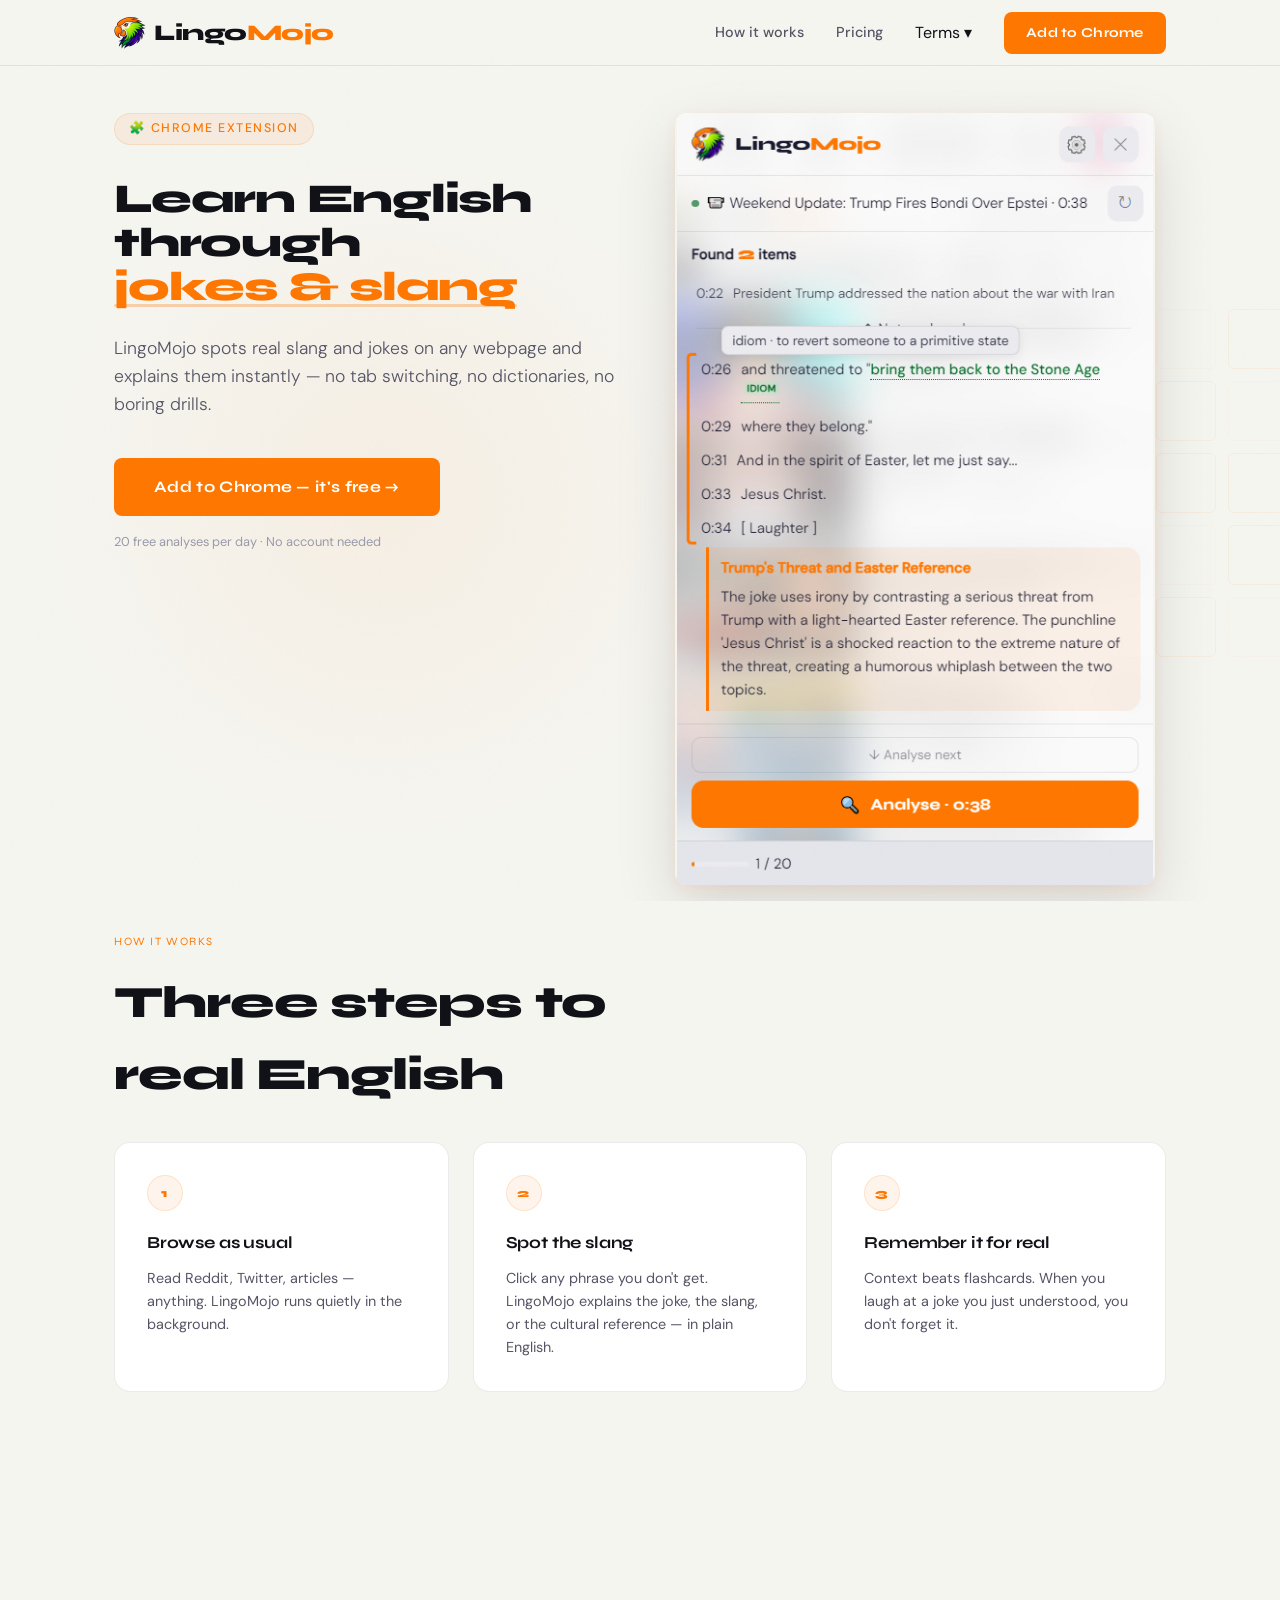
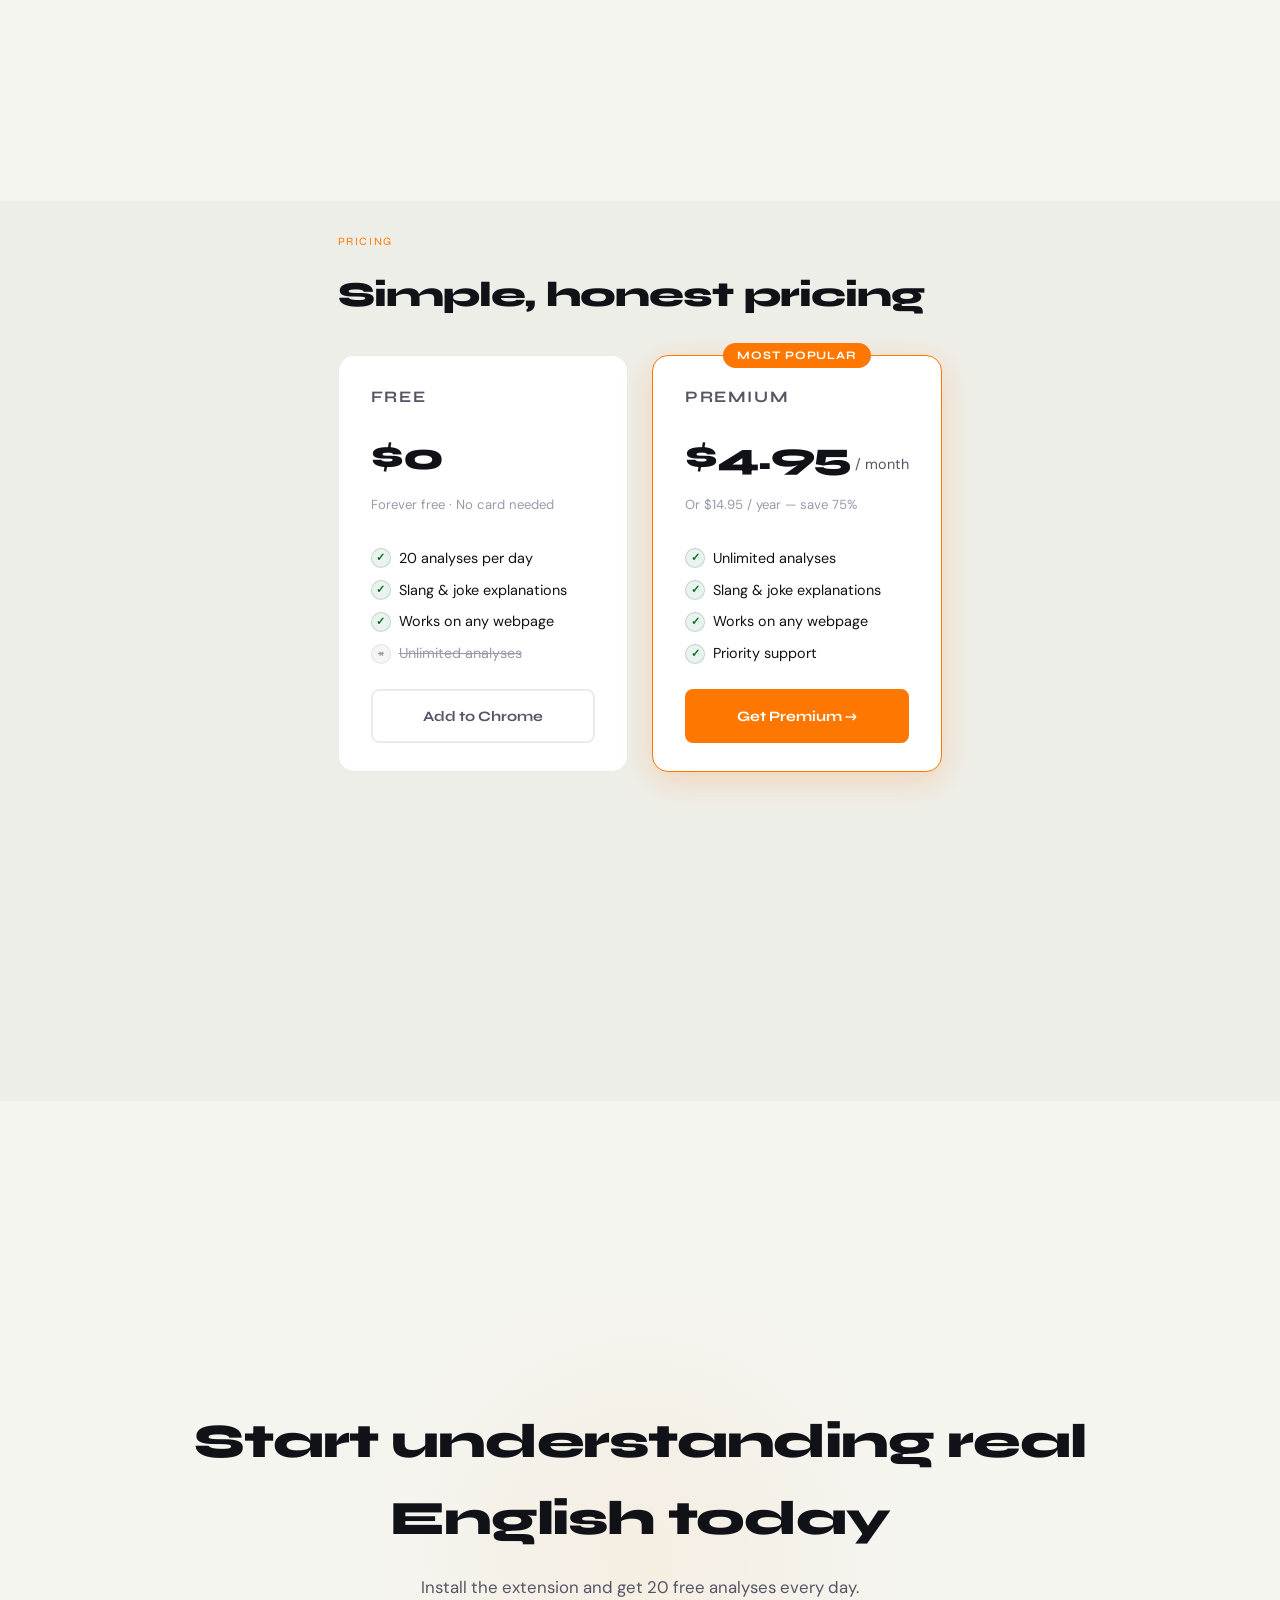
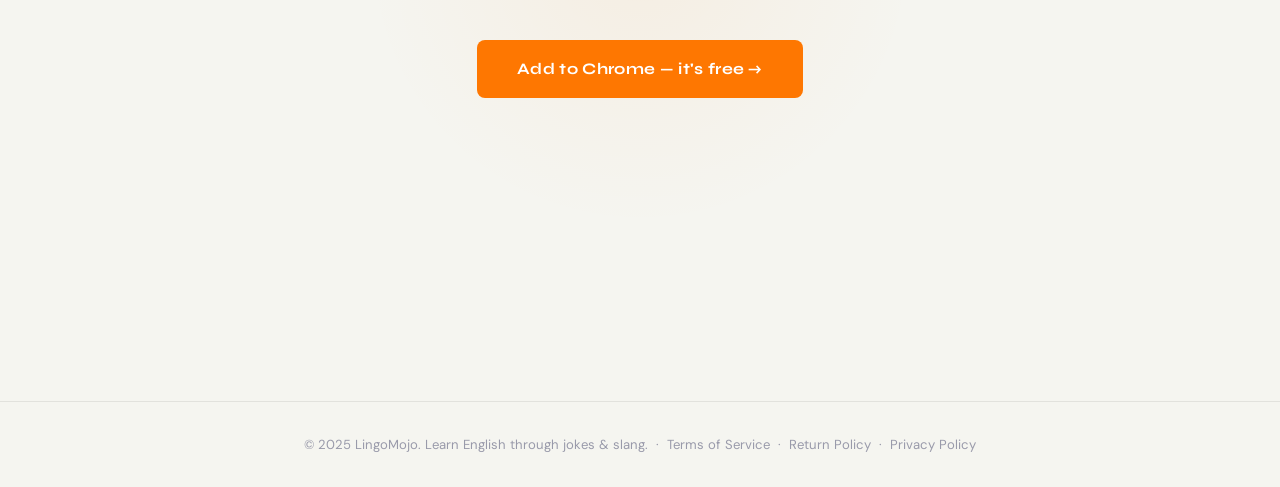
==== index.html @ c18118cd "Replace separate legal links with Terms dropdown in nav Co-Authored-By: Claude Sonnet 4.6 <noreply@a" ====
<!DOCTYPE html>
<html lang="en">
<head>
    <meta charset="UTF-8">
    <meta name="viewport" content="width=device-width, initial-scale=1.0">
    <title>LingoMojo — Learn English through jokes &amp; slang</title>
    <meta name="description" content="LingoMojo Chrome extension explains real slang and jokes on any webpage instantly. 20 free analyses per day. No account needed.">

    <link rel="icon" type="image/png" href="/favicon-96x96.png" sizes="96x96" />
    <link rel="icon" type="image/svg+xml" href="/favicon.svg" />
    <link rel="shortcut icon" href="/favicon.ico" />
    <link rel="apple-touch-icon" sizes="180x180" href="/apple-touch-icon.png" />
    <link rel="manifest" href="/site.webmanifest" />

    <link rel="preconnect" href="https://fonts.googleapis.com">
    <link rel="preconnect" href="https://fonts.gstatic.com" crossorigin>
    <link href="https://fonts.googleapis.com/css2?family=Syne:wght@400;600;700;800&family=DM+Sans:ital,wght@0,300;0,400;0,500;1,300&display=swap" rel="stylesheet">
    <link rel="stylesheet" href="/styles.css">
</head>
<body>

    <!-- HEADER -->
    <header>
        <div class="container">
            <a href="/" class="logo"><img src="/favicon.svg" alt="" class="logo-icon"><span class="logo-wordmark">Lingo<span>Mojo</span></span></a>
            <nav>
                <a href="#how-it-works" class="nav-link">How it works</a>
                <a href="#pricing" class="nav-link">Pricing</a>
                <div class="nav-dropdown">
                    <span class="nav-link nav-dropdown-trigger">Terms ▾</span>
                    <div class="nav-dropdown-menu">
                        <a href="/terms.html">Terms of Service</a>
                        <a href="/return-policy.html">Refund Policy</a>
                        <a href="/privacy.html">Privacy Policy</a>
                    </div>
                </div>
                <a href="https://chromewebstore.google.com/detail/lingomojo-%E2%80%94-jokes-and-sla/cbhnfalfcehnldongaeojnlaheihpejl"
                   class="cta-button" target="_blank" rel="noopener">Add to Chrome</a>
            </nav>
        </div>
    </header>

    <!-- HERO -->
    <section class="hero">
        <div class="hero-grid" aria-hidden="true">
            <span></span><span></span><span></span><span></span><span></span>
            <span></span><span></span><span></span><span></span><span></span>
            <span></span><span></span><span></span><span></span><span></span>
            <span></span><span></span><span></span><span></span><span></span>
            <span></span><span></span><span></span><span></span><span></span>
        </div>
        <div class="container hero-layout">
            <div class="hero-text">
                <div class="hero-eyebrow">🧩 Chrome Extension</div>
                <h2>Learn English through <em>jokes&nbsp;&amp;&nbsp;slang</em></h2>
                <p>LingoMojo spots real slang and jokes on any webpage and explains them instantly — no tab switching, no dictionaries, no boring drills.</p>
                <div class="hero-cta">
                    <a href="https://chromewebstore.google.com/detail/lingomojo-%E2%80%94-jokes-and-sla/cbhnfalfcehnldongaeojnlaheihpejl"
                       class="cta-button large" target="_blank" rel="noopener">Add to Chrome — it's free →</a>
                    <span class="hero-note">20 free analyses per day · No account needed</span>
                </div>
            </div>
            <div class="hero-visual">
                <img src="/ext_01.png" alt="LingoMojo extension explaining a joke on a webpage" class="hero-screenshot">
            </div>
        </div>
    </section>

    <!-- HOW IT WORKS -->
    <section id="how-it-works" class="features">
        <div class="container">
            <div class="section-label">How it works</div>
            <h3 class="section-title">Three steps to real English</h3>
            <div class="feature-grid cols-3">
                <div class="feature">
                    <div class="number">1</div>
                    <h4>Browse as usual</h4>
                    <p>Read Reddit, Twitter, articles — anything. LingoMojo runs quietly in the background.</p>
                </div>
                <div class="feature">
                    <div class="number">2</div>
                    <h4>Spot the slang</h4>
                    <p>Click any phrase you don't get. LingoMojo explains the joke, the slang, or the cultural reference — in plain English.</p>
                </div>
                <div class="feature">
                    <div class="number">3</div>
                    <h4>Remember it for real</h4>
                    <p>Context beats flashcards. When you laugh at a joke you just understood, you don't forget it.</p>
                </div>
            </div>
        </div>
    </section>

    <!-- PRICING -->
    <section id="pricing" class="pricing">
        <div class="container">
            <div class="section-label">Pricing</div>
            <h3 class="section-title">Simple, honest pricing</h3>
            <div class="pricing-grid">

                <div class="pricing-card">
                    <div class="plan-name">Free</div>
                    <div class="plan-price">
                        <span class="price-amount">$0</span>
                    </div>
                    <div class="plan-tagline">Forever free · No card needed</div>
                    <ul class="plan-features">
                        <li class="feat-check">20 analyses per day</li>
                        <li class="feat-check">Slang &amp; joke explanations</li>
                        <li class="feat-check">Works on any webpage</li>
                        <li class="feat-cross">Unlimited analyses</li>
                    </ul>
                    <a href="https://chromewebstore.google.com/detail/lingomojo-%E2%80%94-jokes-and-sla/cbhnfalfcehnldongaeojnlaheihpejl"
                       class="plan-cta plan-cta--outline" target="_blank" rel="noopener">Add to Chrome</a>
                </div>

                <div class="pricing-card pricing-card--featured">
                    <div class="plan-badge">Most popular</div>
                    <div class="plan-name">Premium</div>
                    <div class="plan-price">
                        <span class="price-amount">$4.95</span>
                        <span class="price-period">/ month</span>
                    </div>
                    <div class="plan-tagline">Or $14.95 / year — save 75%</div>
                    <ul class="plan-features">
                        <li class="feat-check">Unlimited analyses</li>
                        <li class="feat-check">Slang &amp; joke explanations</li>
                        <li class="feat-check">Works on any webpage</li>
                        <li class="feat-check">Priority support</li>
                    </ul>
                    <a href="https://chromewebstore.google.com/detail/lingomojo-%E2%80%94-jokes-and-sla/cbhnfalfcehnldongaeojnlaheihpejl"
                       class="plan-cta plan-cta--primary" target="_blank" rel="noopener">Get Premium →</a>
                </div>

            </div>
        </div>
    </section>

    <!-- FINAL CTA -->
    <section class="cta-final">
        <div class="container">
            <h3>Start understanding real English today</h3>
            <p>Install the extension and get 20 free analyses every day.</p>
            <a href="https://chromewebstore.google.com/detail/lingomojo-%E2%80%94-jokes-and-sla/cbhnfalfcehnldongaeojnlaheihpejl"
               class="cta-button large" target="_blank" rel="noopener">Add to Chrome — it's free →</a>
        </div>
    </section>

    <!-- FOOTER -->
    <footer>
        <div class="container">
            <p>
                © 2025 LingoMojo. Learn English through jokes &amp; slang.
                &nbsp;·&nbsp;
                <a href="/terms.html">Terms of Service</a>
                &nbsp;·&nbsp;
                <a href="/return-policy.html">Return Policy</a>
                &nbsp;·&nbsp;
                <a href="/privacy.html">Privacy Policy</a>
            </p>
        </div>
    </footer>

</body>
</html>
---- styles.css ----
/* ── Variables ── */
:root {
    --bg-dark:      #f5f5f0;
    --bg-mid:       #eeeee8;
    --bg-card:      #ffffff;
    --accent:       #FE7701;
    --accent-glow:  rgba(254, 119, 1, 0.22);
    --accent-dim:   rgba(254, 119, 1, 0.08);
    --green:        #006B26;
    --green-dim:    rgba(0, 107, 38, 0.08);
    --text:         #111118;
    --text-muted:   #555566;
    --text-dim:     #999aaa;
    --border:       rgba(254, 119, 1, 0.15);
    --border-neutral: rgba(0, 0, 0, 0.08);
    --radius:       16px;
}

/* ── Reset ── */
* { margin: 0; padding: 0; box-sizing: border-box; }
html {
    scroll-behavior: smooth;
    scroll-snap-type: y mandatory;
    scroll-padding-top: 64px;
}

body {
    font-family: 'DM Sans', sans-serif;
    background: var(--bg-dark);
    color: var(--text);
    line-height: 1.6;
    overflow-x: hidden;
}

/* Subtle noise texture */
body::before {
    content: '';
    position: fixed;
    inset: 0;
    background-image: url("data:image/svg+xml,%3Csvg viewBox='0 0 256 256' xmlns='http://www.w3.org/2000/svg'%3E%3Cfilter id='noise'%3E%3CfeTurbulence type='fractalNoise' baseFrequency='0.9' numOctaves='4' stitchTiles='stitch'/%3E%3C/filter%3E%3Crect width='100%25' height='100%25' filter='url(%23noise)' opacity='0.04'/%3E%3C/svg%3E");
    pointer-events: none;
    z-index: 999;
    opacity: 0.2;
}

.container {
    max-width: 1100px;
    margin: 0 auto;
    padding: 0 24px;
}

/* ── Header ── */
header {
    position: sticky;
    top: 0;
    z-index: 100;
    background: rgba(245, 245, 240, 0.88);
    backdrop-filter: blur(16px);
    border-bottom: 1px solid var(--border-neutral);
    color: var(--text);
}

header .container {
    display: flex;
    justify-content: space-between;
    align-items: center;
    height: 64px;
}

/* ── Logo ── */
.logo {
    font-family: 'Syne', sans-serif;
    font-size: 1.4rem;
    font-weight: 800;
    color: var(--text);
    text-decoration: none;
    letter-spacing: -0.02em;
    display: flex;
    align-items: center;
    gap: 8px;
}

.logo-icon {
    width: 32px;
    height: 32px;
    display: block;
    flex-shrink: 0;
}

/* wordmark is one flex item — no gap inside it */
.logo-wordmark { line-height: 1; }
.logo-wordmark span { color: var(--accent); }

/* ── Nav ── */
nav {
    display: flex;
    gap: 2rem;
    align-items: center;
}

nav a,
nav a.nav-link {
    color: var(--text-muted);
    text-decoration: none;
    font-size: 0.9rem;
    font-weight: 500;
    transition: color 0.2s;
}

nav a:hover,
nav a.nav-link:hover { color: var(--accent); }

nav a.cta-button:hover { color: #ffffff; }

/* ── Nav dropdown ── */
.nav-dropdown {
    position: relative;
}

.nav-dropdown-trigger {
    cursor: default;
    user-select: none;
}

.nav-dropdown-menu {
    display: none;
    position: absolute;
    top: calc(100% + 10px);
    left: 50%;
    transform: translateX(-50%);
    background: var(--bg-card);
    border: 1px solid var(--border-neutral);
    border-radius: 10px;
    box-shadow: 0 8px 24px rgba(0,0,0,0.08);
    padding: 6px;
    min-width: 180px;
    z-index: 200;
}

.nav-dropdown:hover .nav-dropdown-menu {
    display: flex;
    flex-direction: column;
}

.nav-dropdown-menu a {
    padding: 8px 12px;
    border-radius: 6px;
    font-size: 0.88rem;
    font-weight: 500;
    color: var(--text-muted);
    text-decoration: none;
    white-space: nowrap;
    transition: background 0.15s, color 0.15s;
}

.nav-dropdown-menu a:hover,
.nav-dropdown-menu a.active {
    background: var(--accent-dim);
    color: var(--accent);
}

/* ── CTA Button ── */
.cta-button {
    background: var(--accent);
    color: #ffffff;
    padding: 0.65rem 1.4rem;
    border-radius: 8px;
    text-decoration: none;
    font-family: 'Syne', sans-serif;
    font-weight: 700;
    font-size: 0.85rem;
    letter-spacing: 0.02em;
    transition: transform 0.2s, box-shadow 0.2s;
    display: inline-block;
}

.cta-button:hover {
    transform: translateY(-2px);
    box-shadow: 0 6px 20px var(--accent-glow);
}

.cta-button.large {
    padding: 1rem 2.5rem;
    font-size: 1rem;
}

/* ── Hero ── */
.hero {
    height: calc(100vh - 64px);
    min-height: 560px;
    display: flex;
    align-items: flex-start;
    position: relative;
    overflow: hidden;
    padding: 3rem 0 2rem;
    background: var(--bg-dark);
    scroll-snap-align: start;
}

.hero::after {
    content: '';
    position: absolute;
    top: 10%;
    left: 30%;
    transform: translateX(-50%);
    width: 700px;
    height: 700px;
    background: radial-gradient(circle, rgba(254,119,1,0.06) 0%, transparent 70%);
    pointer-events: none;
}

.hero .container { position: relative; z-index: 1; }

/* Two-column hero layout */
.hero-layout {
    display: grid;
    grid-template-columns: 1fr 1fr;
    gap: 3rem;
    align-items: flex-start;
}

.hero-text { display: flex; flex-direction: column; }

.hero-visual {
    display: flex;
    justify-content: center;
    align-items: center;
}

.hero-screenshot {
    width: 100%;
    max-width: 480px;
    max-height: calc(100vh - 64px - 4rem);
    object-fit: contain;
    object-position: top;
    border-radius: 12px;
    box-shadow: 0 24px 64px rgba(0,0,0,0.12), 0 4px 16px rgba(254,119,1,0.1);
    opacity: 0;
    animation: fadeUp 0.7s 0.5s ease forwards;
}

.hero-eyebrow {
    display: inline-flex;
    align-items: center;
    gap: 8px;
    font-size: 0.78rem;
    font-weight: 500;
    letter-spacing: 0.12em;
    text-transform: uppercase;
    color: var(--accent);
    background: var(--accent-dim);
    border: 1px solid var(--border);
    border-radius: 20px;
    padding: 5px 14px;
    margin-bottom: 2rem;
    width: fit-content;
    opacity: 0;
    animation: fadeUp 0.6s 0.1s ease forwards;
}

.hero h2 {
    font-family: 'Syne', sans-serif;
    font-size: clamp(1.8rem, 3.2vw, 2.8rem);
    font-weight: 800;
    line-height: 1.08;
    letter-spacing: -0.03em;
    margin-bottom: 1.5rem;
    color: var(--text);
    opacity: 0;
    animation: fadeUp 0.6s 0.2s ease forwards;
}

.hero h2 em {
    font-style: normal;
    color: var(--accent);
    position: relative;
}

.hero h2 em::after {
    content: '';
    position: absolute;
    bottom: 4px;
    left: 0; right: 0;
    height: 3px;
    background: var(--accent);
    opacity: 0.3;
    border-radius: 2px;
}

.hero p {
    font-size: 1.1rem;
    color: var(--text-muted);
    margin-bottom: 2.5rem;
    font-weight: 300;
    opacity: 0;
    animation: fadeUp 0.6s 0.3s ease forwards;
}

.hero-cta {
    display: flex;
    gap: 1rem;
    align-items: center;
    flex-wrap: wrap;
    opacity: 0;
    animation: fadeUp 0.6s 0.4s ease forwards;
}

.hero-note {
    font-size: 0.8rem;
    color: var(--text-dim);
}

.hero-grid {
    position: absolute;
    right: -80px;
    top: 50%;
    transform: translateY(-50%);
    display: grid;
    grid-template-columns: repeat(5, 60px);
    grid-template-rows: repeat(5, 60px);
    gap: 12px;
    opacity: 0.07;
    pointer-events: none;
}

.hero-grid span {
    border: 1px solid var(--accent);
    border-radius: 6px;
}

.hero-grid span:nth-child(3n) { opacity: 0.4; }
.hero-grid span:nth-child(5n) { background: var(--accent); }

/* ── Divider ── */
.divider {
    height: 1px;
    background: linear-gradient(90deg, transparent, var(--border-neutral), transparent);
    margin: 0 24px;
}

/* ── Section commons ── */
.section-label {
    font-family: 'Syne', sans-serif;
    font-size: 0.7rem;
    letter-spacing: 0.14em;
    text-transform: uppercase;
    color: var(--accent);
    margin-bottom: 1rem;
}

.section-title {
    font-family: 'Syne', sans-serif;
    font-size: clamp(1.6rem, 3vw, 2.2rem);
    font-weight: 800;
    letter-spacing: -0.025em;
    margin-bottom: 2rem;
    max-width: 600px;
    color: var(--text);
}

/* ── Features / How it works ── */
.features {
    height: 100vh;
    display: flex;
    align-items: flex-start;
    padding: 2rem 0;
    background: var(--bg-dark);
    scroll-snap-align: start;
}

.features h3 {
    font-family: 'Syne', sans-serif;
    font-size: clamp(1.8rem, 4vw, 2.8rem);
    font-weight: 800;
    text-align: left;
    color: var(--text);
    margin-bottom: 0;
}

.feature-grid {
    display: grid;
    grid-template-columns: repeat(auto-fit, minmax(240px, 1fr));
    gap: 1.5rem;
    margin-top: 2rem;
}

.feature-grid.cols-3 {
    grid-template-columns: repeat(3, 1fr);
}

.feature {
    padding: 2rem;
    background: var(--bg-card);
    border: 1px solid var(--border-neutral);
    border-radius: var(--radius);
    position: relative;
    overflow: hidden;
    transition: border-color 0.3s, transform 0.3s, box-shadow 0.3s;
}

.feature:hover {
    border-color: var(--border);
    transform: translateY(-3px);
    box-shadow: 0 8px 24px var(--accent-dim);
}

.feature::before {
    content: '';
    position: absolute;
    top: 0; left: 0; right: 0;
    height: 2px;
    background: linear-gradient(90deg, transparent, var(--accent), transparent);
    opacity: 0;
    transition: opacity 0.3s;
}

.feature:hover::before { opacity: 1; }

.feature .number {
    font-family: 'Syne', sans-serif;
    font-size: 0.75rem;
    font-weight: 800;
    letter-spacing: 0.1em;
    color: var(--accent);
    background: var(--accent-dim);
    border: 1px solid var(--border);
    border-radius: 50%;
    width: 36px;
    height: 36px;
    display: flex;
    align-items: center;
    justify-content: center;
    margin-bottom: 1.2rem;
}

.feature h4 {
    font-family: 'Syne', sans-serif;
    font-size: 1.05rem;
    font-weight: 700;
    margin-bottom: 0.6rem;
    letter-spacing: -0.01em;
    color: var(--text);
}

.feature p {
    color: var(--text-muted);
    font-size: 0.9rem;
    line-height: 1.6;
}

/* ── Pricing ── */
.pricing {
    height: 100vh;
    display: flex;
    align-items: flex-start;
    padding: 2rem 0;
    background: var(--bg-mid);
    scroll-snap-align: start;
}

.pricing-grid {
    display: grid;
    grid-template-columns: repeat(2, 1fr);
    gap: 1.5rem;
    max-width: 760px;
}

.pricing-card {
    background: var(--bg-card);
    border: 1px solid var(--border-neutral);
    border-radius: var(--radius);
    padding: 1.75rem 2rem;
    display: flex;
    flex-direction: column;
    gap: 0;
    position: relative;
}

.pricing-card--featured {
    border-color: var(--accent);
    box-shadow: 0 8px 32px var(--accent-glow);
}

.plan-badge {
    position: absolute;
    top: -13px;
    left: 50%;
    transform: translateX(-50%);
    background: var(--accent);
    color: #fff;
    font-family: 'Syne', sans-serif;
    font-size: 0.72rem;
    font-weight: 700;
    letter-spacing: 0.08em;
    text-transform: uppercase;
    padding: 3px 14px;
    border-radius: 20px;
    white-space: nowrap;
}

.plan-name {
    font-family: 'Syne', sans-serif;
    font-size: 1rem;
    font-weight: 700;
    color: var(--text-muted);
    text-transform: uppercase;
    letter-spacing: 0.1em;
    margin-bottom: 1rem;
}

.plan-price {
    display: flex;
    align-items: baseline;
    gap: 4px;
    margin-bottom: 0.4rem;
}

.price-amount {
    font-family: 'Syne', sans-serif;
    font-size: 2.4rem;
    font-weight: 800;
    letter-spacing: -0.03em;
    color: var(--text);
}

.price-period {
    font-size: 0.9rem;
    color: var(--text-muted);
}

.plan-tagline {
    font-size: 0.82rem;
    color: var(--text-dim);
    margin-bottom: 2rem;
}

.plan-features {
    list-style: none;
    display: flex;
    flex-direction: column;
    gap: 0.55rem;
    margin-bottom: 1.5rem;
    flex: 1;
}

.plan-features li {
    font-size: 0.9rem;
    color: var(--text-muted);
    display: flex;
    align-items: center;
    gap: 8px;
}

.plan-features li::before {
    content: '';
    width: 18px;
    height: 18px;
    border-radius: 50%;
    flex-shrink: 0;
    display: flex;
    align-items: center;
    justify-content: center;
    font-size: 0.7rem;
    font-weight: 700;
}

.plan-features li.feat-check { color: var(--text); }
.plan-features li.feat-check::before {
    content: '✓';
    background: var(--green-dim);
    color: var(--green);
    border: 1px solid rgba(0,107,38,0.2);
}

.plan-features li.feat-cross { color: var(--text-dim); text-decoration: line-through; }
.plan-features li.feat-cross::before {
    content: '×';
    background: rgba(0,0,0,0.04);
    color: var(--text-dim);
    border: 1px solid var(--border-neutral);
}

.plan-cta {
    display: block;
    text-align: center;
    padding: 0.85rem 1.5rem;
    border-radius: 8px;
    font-family: 'Syne', sans-serif;
    font-weight: 700;
    font-size: 0.9rem;
    text-decoration: none;
    transition: transform 0.2s, box-shadow 0.2s;
}

.plan-cta--outline {
    border: 2px solid var(--border-neutral);
    color: var(--text-muted);
    background: transparent;
}

.plan-cta--outline:hover {
    border-color: var(--accent);
    color: var(--accent);
    transform: translateY(-2px);
}

.plan-cta--primary {
    background: var(--accent);
    color: #fff;
    border: 2px solid var(--accent);
}

.plan-cta--primary:hover {
    transform: translateY(-2px);
    box-shadow: 0 6px 20px var(--accent-glow);
}

/* ── Final CTA ── */
.cta-final {
    height: 100vh;
    display: flex;
    align-items: center;
    justify-content: center;
    text-align: center;
    position: relative;
    overflow: hidden;
    background: var(--bg-dark);
    color: var(--text);
    scroll-snap-align: start;
}

.cta-final::before {
    content: '';
    position: absolute;
    top: 50%; left: 50%;
    transform: translate(-50%, -50%);
    width: 600px;
    height: 600px;
    background: radial-gradient(circle, rgba(254,119,1,0.06) 0%, transparent 65%);
    pointer-events: none;
}

.cta-final h3 {
    font-family: 'Syne', sans-serif;
    font-size: clamp(1.8rem, 4vw, 3rem);
    font-weight: 800;
    letter-spacing: -0.025em;
    margin-bottom: 1rem;
    position: relative;
    color: var(--text);
}

.cta-final p {
    color: var(--text-muted);
    font-size: 1.05rem;
    margin-bottom: 2.5rem;
    position: relative;
}

.cta-final .cta-button { position: relative; }

/* ── Page header (terms / privacy) ── */
.page-header {
    padding: 4rem 0 3rem;
    border-bottom: 1px solid var(--border-neutral);
    background: var(--bg-dark);
}

.page-eyebrow {
    display: inline-flex;
    align-items: center;
    gap: 8px;
    font-size: 0.75rem;
    font-weight: 500;
    letter-spacing: 0.12em;
    text-transform: uppercase;
    color: var(--accent);
    background: var(--accent-dim);
    border: 1px solid var(--border);
    border-radius: 20px;
    padding: 4px 12px;
    margin-bottom: 1.2rem;
}

.page-header h1 {
    font-family: 'Syne', sans-serif;
    font-size: clamp(2rem, 4vw, 3rem);
    font-weight: 800;
    letter-spacing: -0.03em;
    margin-bottom: 0.5rem;
    color: var(--text);
}

.page-header p { color: var(--text-muted); font-size: 0.9rem; }

.policy-wrapper {
    padding: 3rem 0 5rem;
    max-width: 800px;
}

.policy-content h1 {
    font-family: 'Syne', sans-serif;
    font-size: 1.6rem;
    font-weight: 800;
    letter-spacing: -0.02em;
    margin-bottom: 0.4rem;
    color: var(--text);
}

.policy-content .policy-meta {
    font-size: 0.85rem;
    color: var(--text-dim);
    margin-bottom: 2rem;
}

.policy-content h2 {
    font-family: 'Syne', sans-serif;
    font-size: 0.8rem;
    font-weight: 700;
    letter-spacing: 0.1em;
    text-transform: uppercase;
    color: var(--text);
    margin-top: 2rem;
    margin-bottom: 0.6rem;
}

.policy-content p {
    font-size: 0.95rem;
    color: var(--text-muted);
    margin-bottom: 0.8rem;
    line-height: 1.7;
}

.policy-content ul {
    margin: 0.4rem 0 0.8rem 1.4rem;
}

.policy-content ul li {
    font-size: 0.95rem;
    color: var(--text-muted);
    line-height: 1.7;
    margin-bottom: 0.3rem;
}

.policy-content a {
    color: var(--accent);
    text-decoration: none;
}

.policy-content a:hover { text-decoration: underline; }

/* ── Footer ── */
footer {
    border-top: 1px solid var(--border-neutral);
    padding: 2rem 0;
    text-align: center;
    background: var(--bg-dark);
    color: var(--text-dim);
}

footer p { font-size: 0.82rem; }

footer a {
    color: var(--text-dim);
    text-decoration: none;
    transition: color 0.2s;
}

footer a:hover { color: var(--accent); }

/* ── Animations ── */
@keyframes fadeUp {
    from { opacity: 0; transform: translateY(20px); }
    to   { opacity: 1; transform: translateY(0); }
}

/* ── Mobile ── */
@media (max-width: 768px) {
    nav a.nav-link { display: none; }
    header .container { padding: 0 20px; }

    .hero { min-height: auto; padding: 3.5rem 0; }
    .hero-layout {
        grid-template-columns: 1fr;
        gap: 2.5rem;
    }
    .hero-visual { order: -1; }
    .hero-screenshot { max-width: 320px; }
    .hero-grid { display: none; }
    .hero h2 { font-size: 2rem; }
    .hero-cta { flex-direction: column; align-items: flex-start; }
    .cta-button.large { width: 100%; text-align: center; }

    .feature-grid.cols-3 { grid-template-columns: 1fr; }

    .pricing-grid { grid-template-columns: 1fr; max-width: 100%; }
}
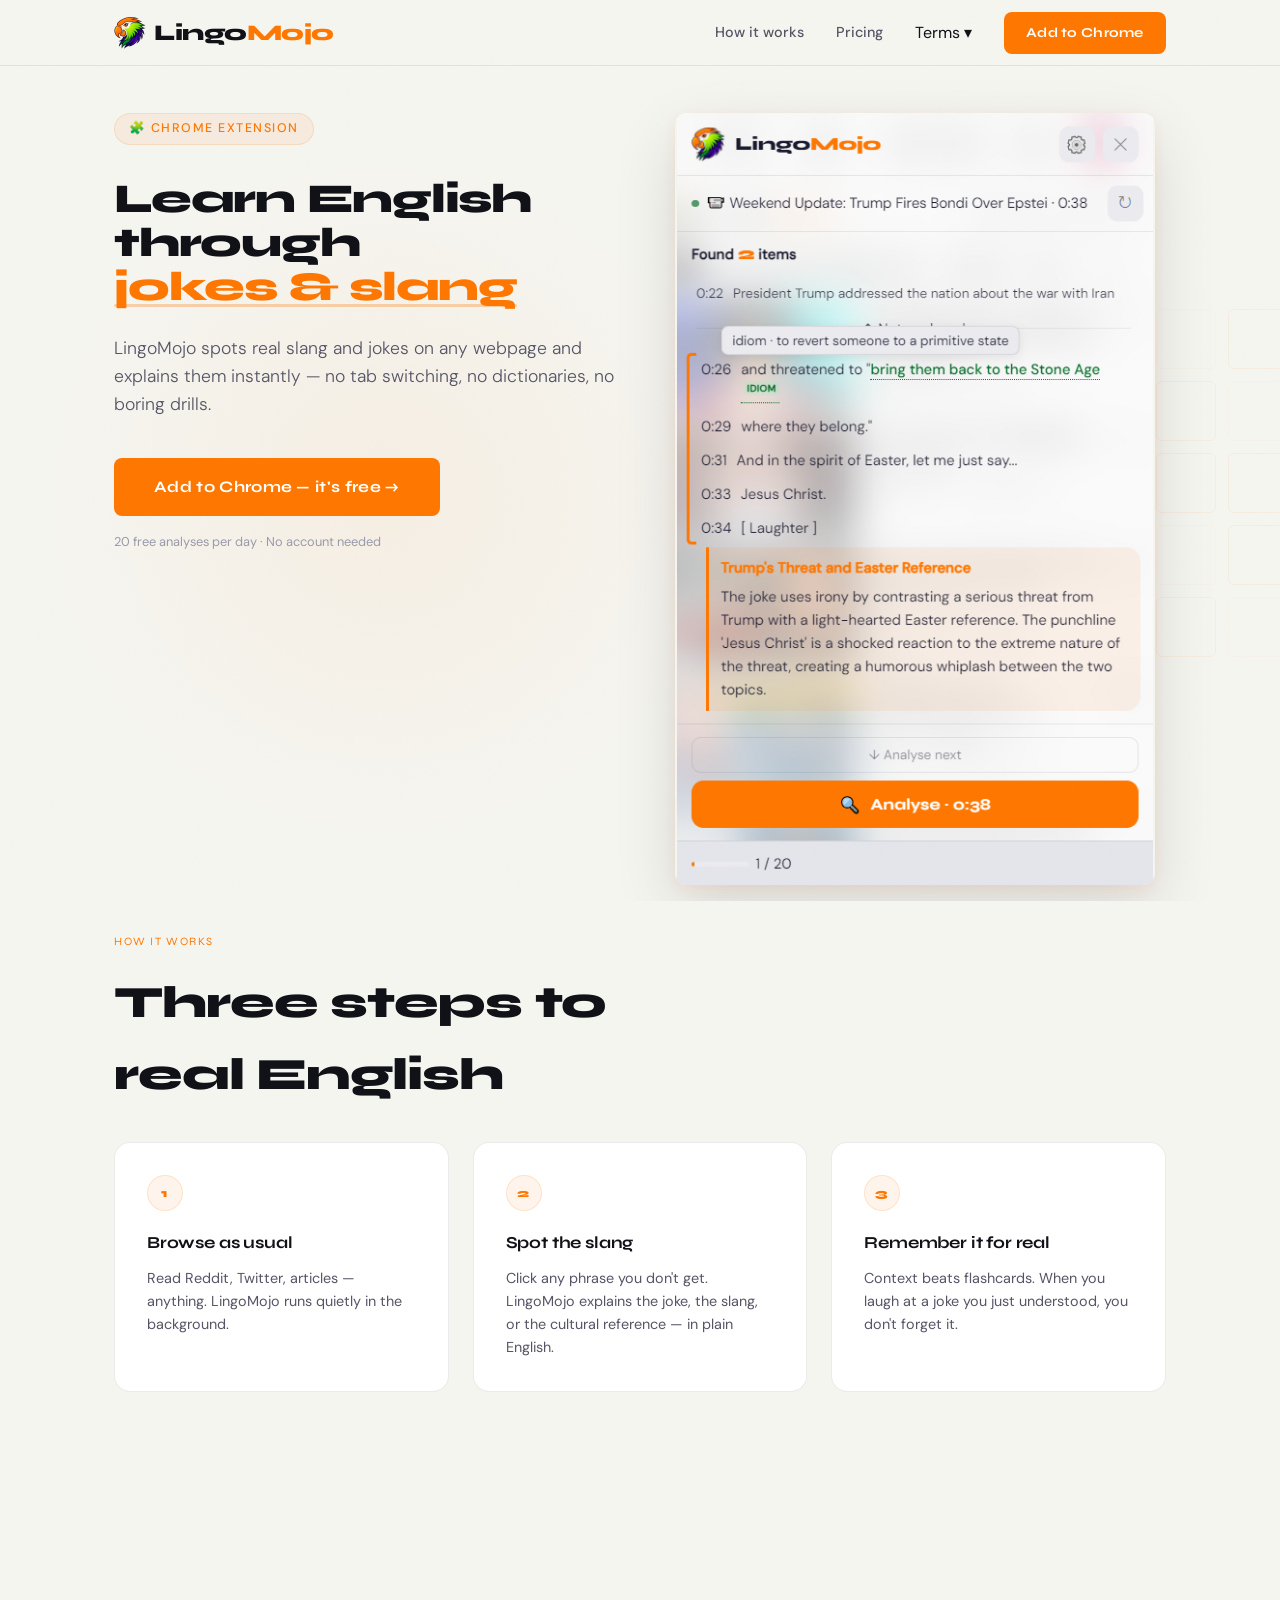
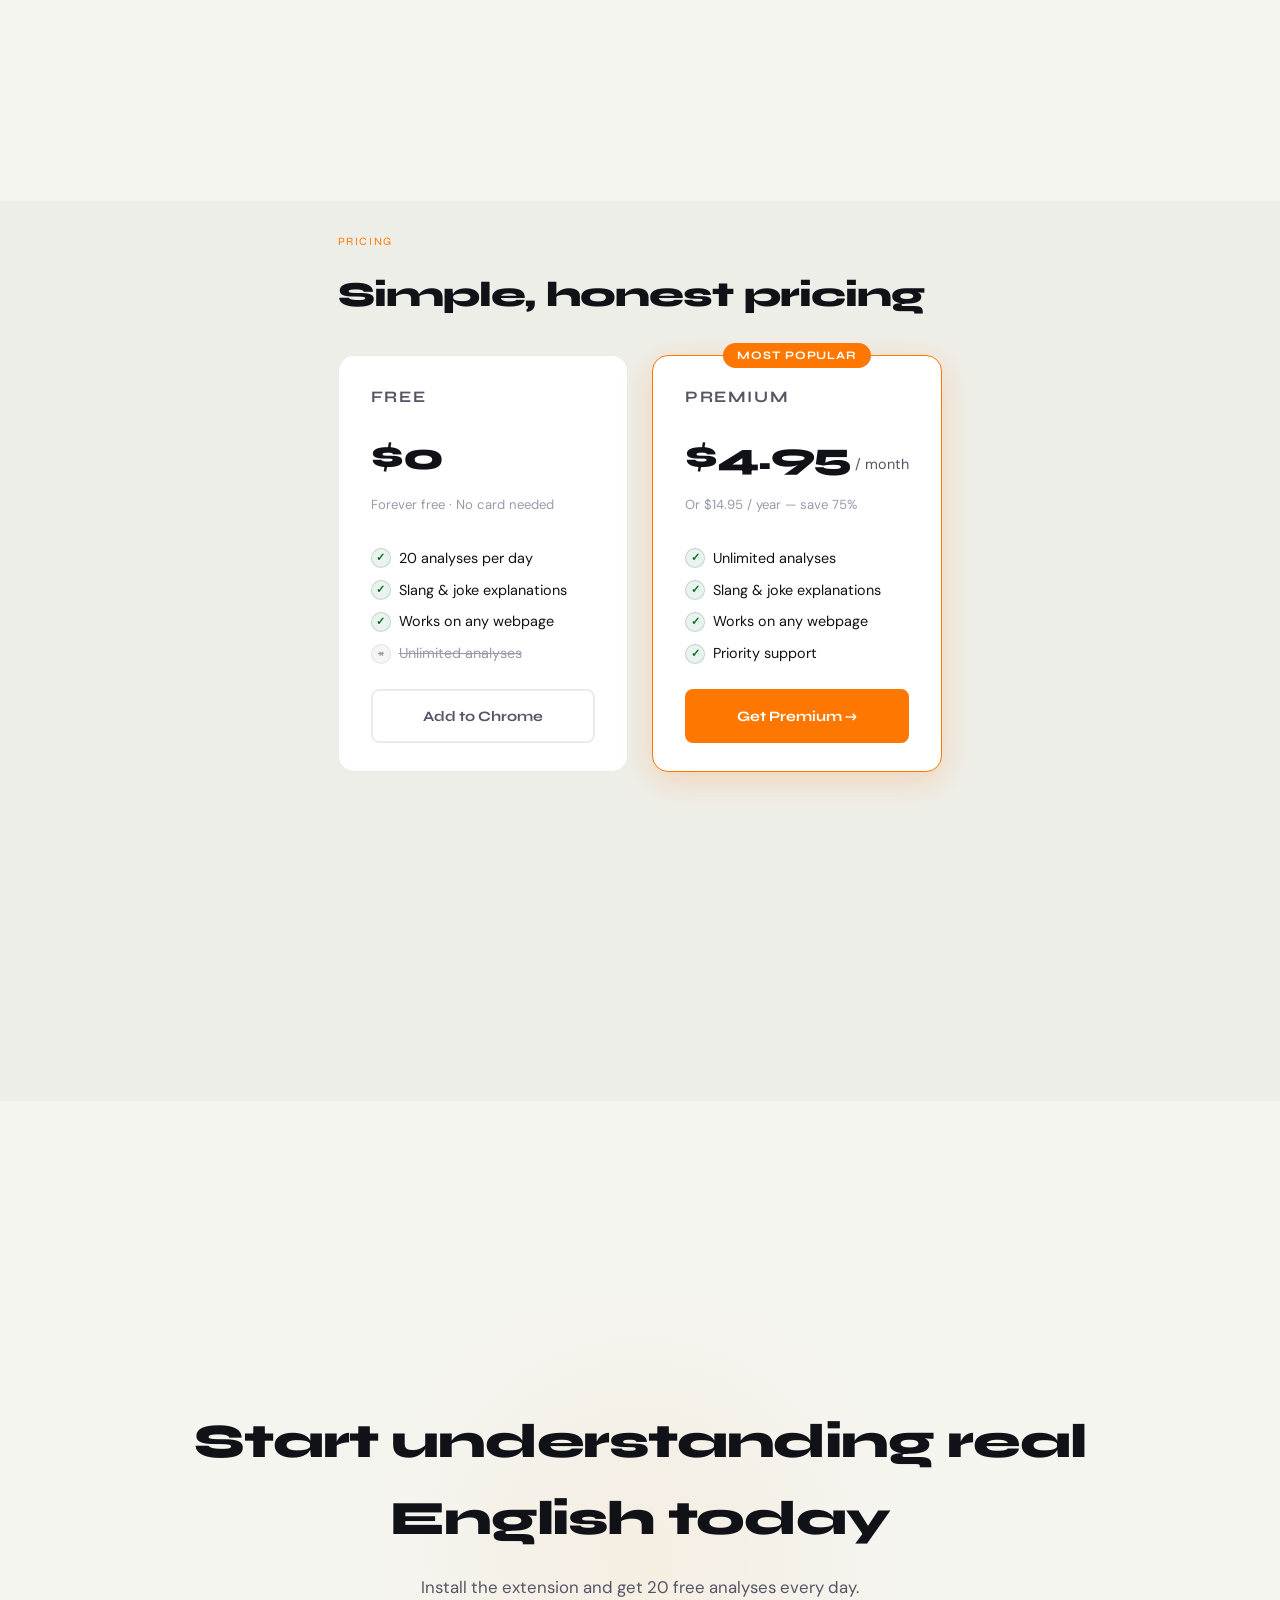
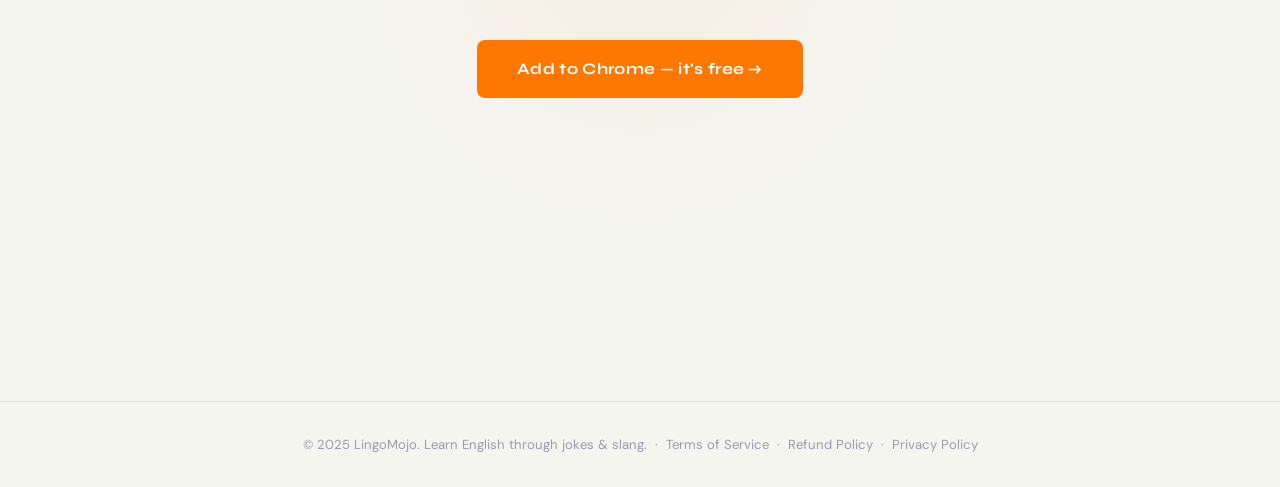
==== commit 2d0982ba: "Rename Return Policy to Refund Policy, apply Times New Roman typography Co-Authored-By: Claude Sonne" ====
--- a/index.html
+++ b/index.html
@@ -29,9 +29,11 @@
                 <div class="nav-dropdown">
                     <span class="nav-link nav-dropdown-trigger">Terms ▾</span>
                     <div class="nav-dropdown-menu">
+                    <div class="nav-dropdown-inner">
                         <a href="/terms.html">Terms of Service</a>
                         <a href="/return-policy.html">Refund Policy</a>
                         <a href="/privacy.html">Privacy Policy</a>
+                    </div>
                     </div>
                 </div>
                 <a href="https://chromewebstore.google.com/detail/lingomojo-%E2%80%94-jokes-and-sla/cbhnfalfcehnldongaeojnlaheihpejl"
@@ -154,7 +156,7 @@
                 &nbsp;·&nbsp;
                 <a href="/terms.html">Terms of Service</a>
                 &nbsp;·&nbsp;
-                <a href="/return-policy.html">Return Policy</a>
+                <a href="/return-policy.html">Refund Policy</a>
                 &nbsp;·&nbsp;
                 <a href="/privacy.html">Privacy Policy</a>
             </p>
--- a/styles.css
+++ b/styles.css
@@ -125,16 +125,22 @@
 .nav-dropdown-menu {
     display: none;
     position: absolute;
-    top: calc(100% + 10px);
+    top: 100%;
     left: 50%;
     transform: translateX(-50%);
+    padding-top: 10px;
+    min-width: 180px;
+    z-index: 200;
+}
+
+.nav-dropdown-inner {
     background: var(--bg-card);
     border: 1px solid var(--border-neutral);
     border-radius: 10px;
     box-shadow: 0 8px 24px rgba(0,0,0,0.08);
     padding: 6px;
-    min-width: 180px;
-    z-index: 200;
+    display: flex;
+    flex-direction: column;
 }
 
 .nav-dropdown:hover .nav-dropdown-menu {
@@ -698,45 +704,49 @@
     max-width: 800px;
 }
 
+.policy-content {
+    font-family: 'Times New Roman', Times, serif;
+}
+
 .policy-content h1 {
-    font-family: 'Syne', sans-serif;
-    font-size: 1.6rem;
-    font-weight: 800;
-    letter-spacing: -0.02em;
-    margin-bottom: 0.4rem;
+    font-family: 'Times New Roman', Times, serif;
+    font-size: 24px;
+    font-weight: bold;
+    letter-spacing: 0;
+    margin-bottom: 4px;
     color: var(--text);
 }
 
 .policy-content .policy-meta {
-    font-size: 0.85rem;
+    font-size: 11.5px;
     color: var(--text-dim);
-    margin-bottom: 2rem;
+    margin-bottom: 1.5rem;
 }
 
 .policy-content h2 {
-    font-family: 'Syne', sans-serif;
-    font-size: 0.8rem;
-    font-weight: 700;
-    letter-spacing: 0.1em;
+    font-family: 'Times New Roman', Times, serif;
+    font-size: 18px;
+    font-weight: bold;
     text-transform: uppercase;
     color: var(--text);
-    margin-top: 2rem;
-    margin-bottom: 0.6rem;
+    margin-top: 1.6rem;
+    margin-bottom: 0.5rem;
+    letter-spacing: 0;
 }
 
 .policy-content p {
-    font-size: 0.95rem;
-    color: var(--text-muted);
-    margin-bottom: 0.8rem;
+    font-size: 11.5px;
+    color: var(--text-muted);
+    margin-bottom: 0.7rem;
     line-height: 1.7;
 }
 
 .policy-content ul {
-    margin: 0.4rem 0 0.8rem 1.4rem;
+    margin: 0.3rem 0 0.7rem 1.4rem;
 }
 
 .policy-content ul li {
-    font-size: 0.95rem;
+    font-size: 11.5px;
     color: var(--text-muted);
     line-height: 1.7;
     margin-bottom: 0.3rem;
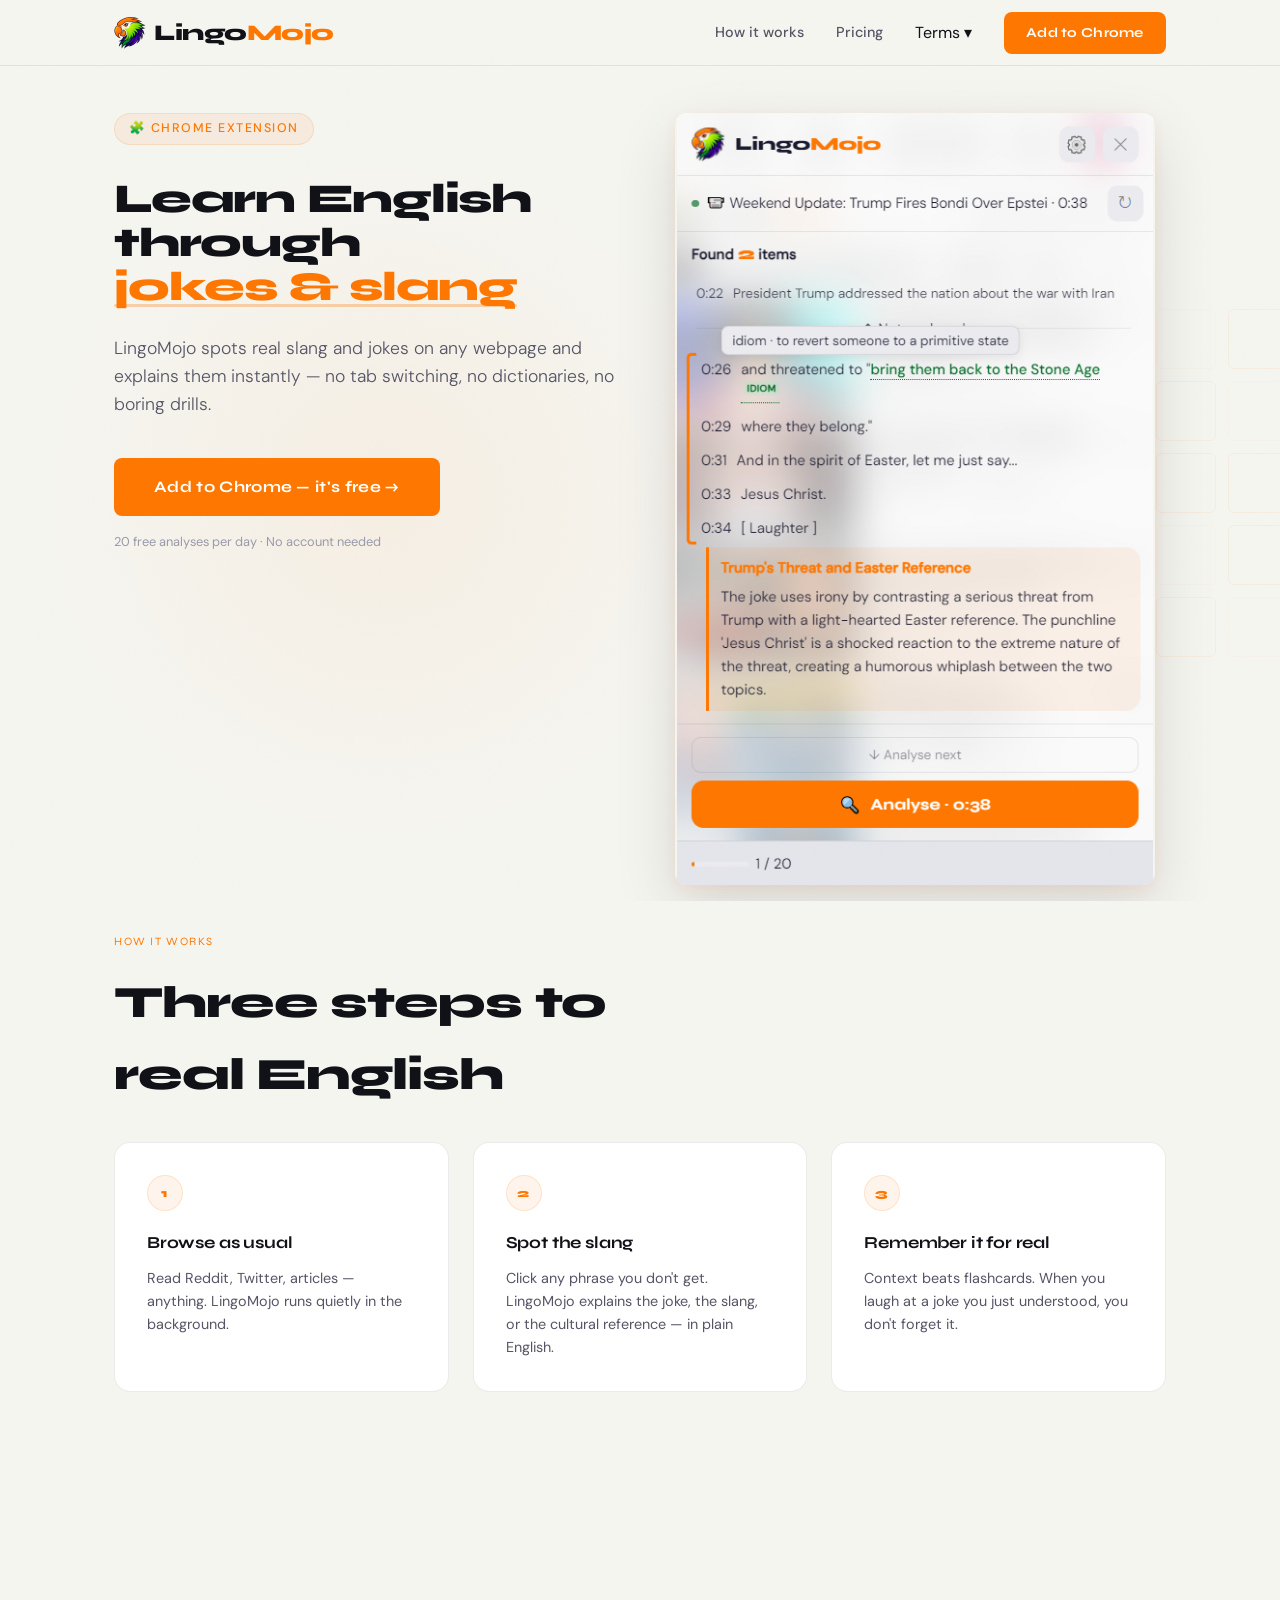
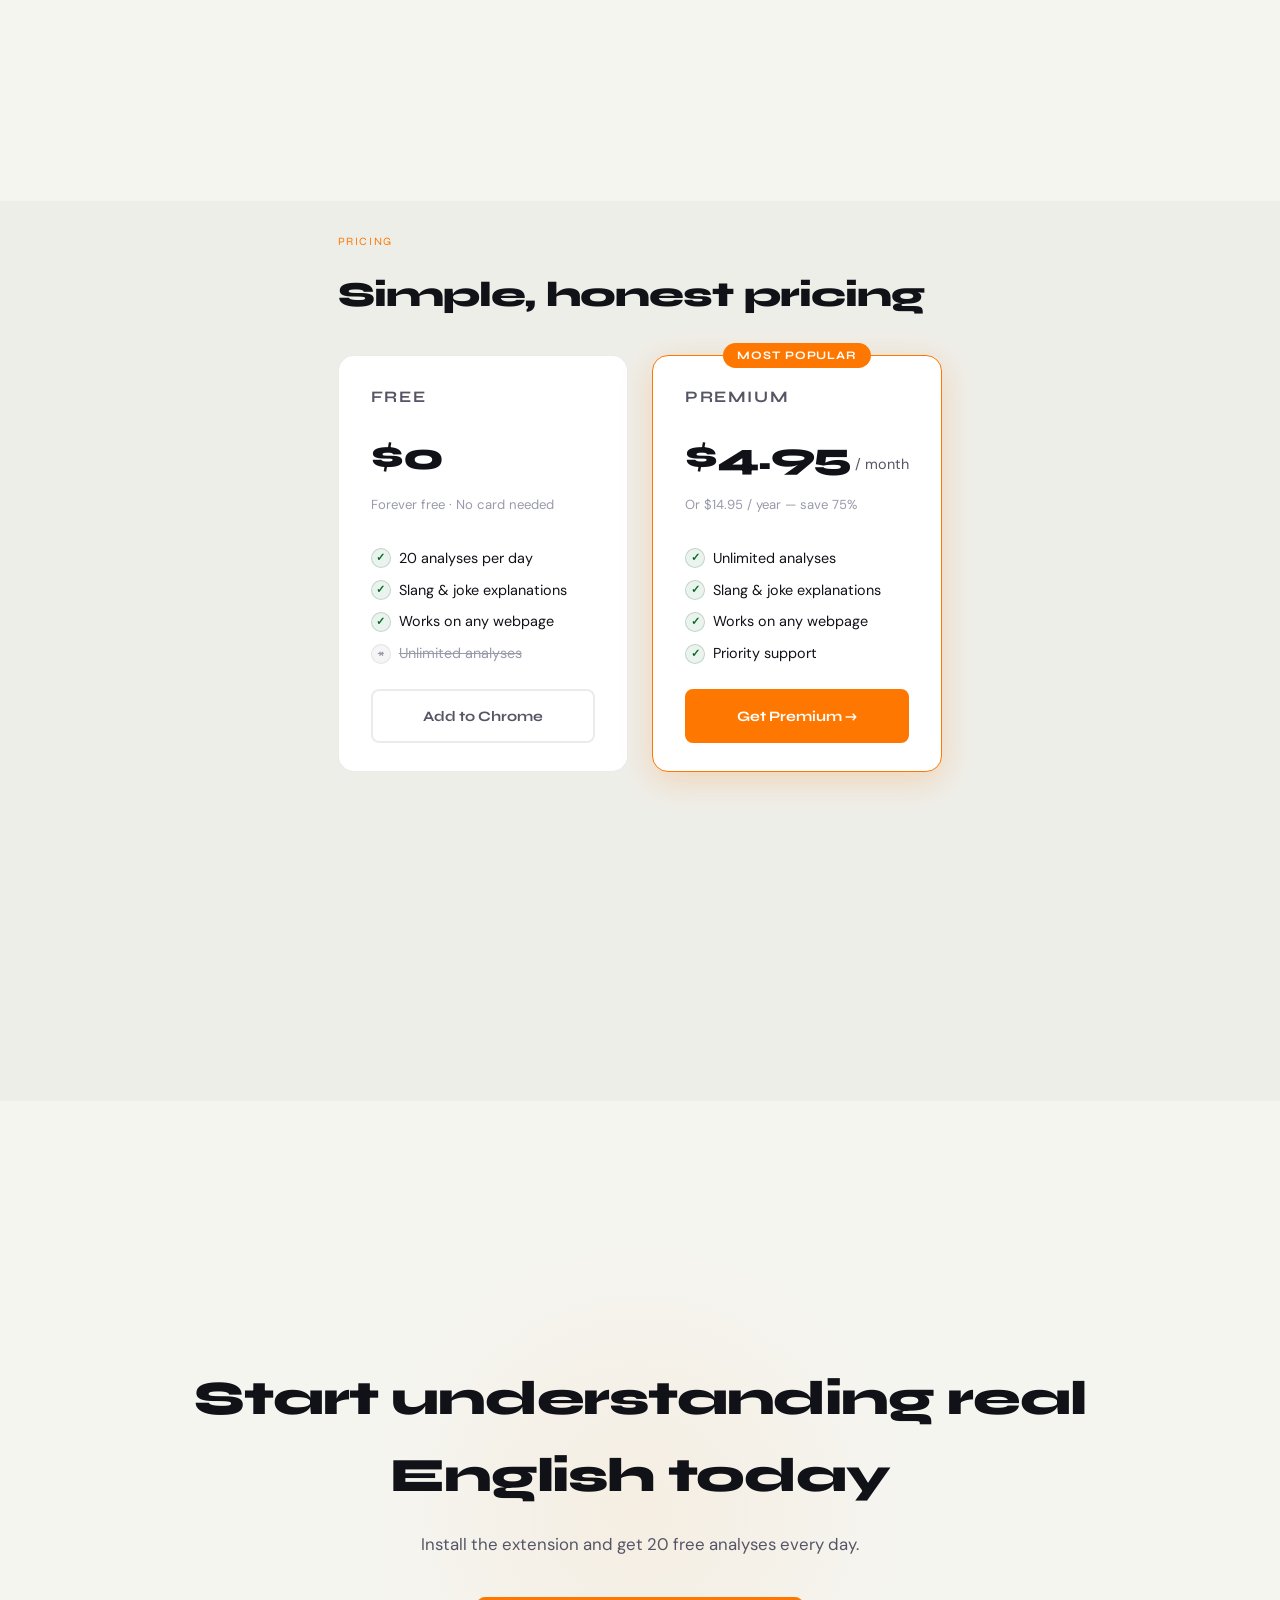
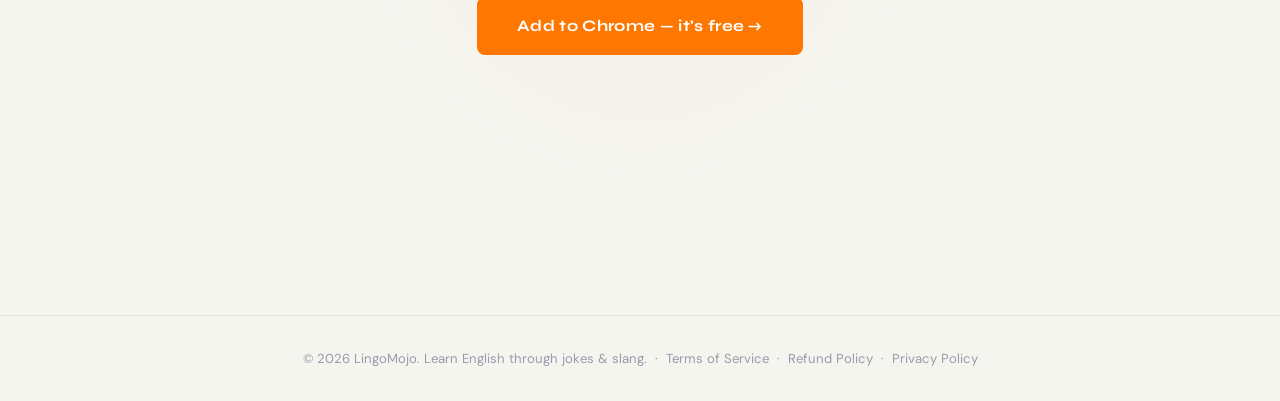
==== commit 83e2c6bd: "Fix footer unreachable with scroll-snap; update copyright year to 2026 Wrap cta-final + footer in on" ====
--- a/index.html
+++ b/index.html
@@ -138,7 +138,8 @@
         </div>
     </section>
 
-    <!-- FINAL CTA -->
+    <!-- FINAL CTA + FOOTER (one snap section) -->
+    <div class="cta-footer-snap">
     <section class="cta-final">
         <div class="container">
             <h3>Start understanding real English today</h3>
@@ -152,7 +153,7 @@
     <footer>
         <div class="container">
             <p>
-                © 2025 LingoMojo. Learn English through jokes &amp; slang.
+                © 2026 LingoMojo. Learn English through jokes &amp; slang.
                 &nbsp;·&nbsp;
                 <a href="/terms.html">Terms of Service</a>
                 &nbsp;·&nbsp;
@@ -162,6 +163,7 @@
             </p>
         </div>
     </footer>
+    </div><!-- /cta-footer-snap -->
 
 </body>
 </html>
--- a/styles.css
+++ b/styles.css
@@ -621,9 +621,17 @@
     box-shadow: 0 6px 20px var(--accent-glow);
 }
 
+/* ── Final CTA + Footer snap wrapper ── */
+.cta-footer-snap {
+    height: 100vh;
+    scroll-snap-align: start;
+    display: flex;
+    flex-direction: column;
+}
+
 /* ── Final CTA ── */
 .cta-final {
-    height: 100vh;
+    flex: 1;
     display: flex;
     align-items: center;
     justify-content: center;
@@ -632,7 +640,6 @@
     overflow: hidden;
     background: var(--bg-dark);
     color: var(--text);
-    scroll-snap-align: start;
 }
 
 .cta-final::before {
@@ -705,55 +712,57 @@
 }
 
 .policy-content {
-    font-family: 'Times New Roman', Times, serif;
+    font-family: Arial, Helvetica, sans-serif;
+    color: #333;
 }
 
 .policy-content h1 {
-    font-family: 'Times New Roman', Times, serif;
-    font-size: 24px;
+    font-family: Arial, Helvetica, sans-serif;
+    font-size: 28px;
     font-weight: bold;
     letter-spacing: 0;
-    margin-bottom: 4px;
-    color: var(--text);
+    margin-bottom: 6px;
+    color: #111;
 }
 
 .policy-content .policy-meta {
-    font-size: 11.5px;
-    color: var(--text-dim);
+    font-size: 14px;
+    font-weight: bold;
+    color: #333;
     margin-bottom: 1.5rem;
 }
 
 .policy-content h2 {
-    font-family: 'Times New Roman', Times, serif;
-    font-size: 18px;
+    font-family: Arial, Helvetica, sans-serif;
+    font-size: 16px;
     font-weight: bold;
     text-transform: uppercase;
-    color: var(--text);
-    margin-top: 1.6rem;
+    color: #111;
+    margin-top: 1.8rem;
     margin-bottom: 0.5rem;
     letter-spacing: 0;
 }
 
 .policy-content p {
-    font-size: 11.5px;
-    color: var(--text-muted);
-    margin-bottom: 0.7rem;
-    line-height: 1.7;
+    font-size: 14px;
+    color: #333;
+    margin-bottom: 0.8rem;
+    line-height: 1.75;
 }
 
 .policy-content ul {
-    margin: 0.3rem 0 0.7rem 1.4rem;
+    margin: 0.3rem 0 0.8rem 1.6rem;
 }
 
 .policy-content ul li {
-    font-size: 11.5px;
-    color: var(--text-muted);
-    line-height: 1.7;
-    margin-bottom: 0.3rem;
+    font-size: 14px;
+    color: #333;
+    line-height: 1.75;
+    margin-bottom: 0.4rem;
 }
 
 .policy-content a {
-    color: var(--accent);
+    color: #1a0dab;
     text-decoration: none;
 }
 
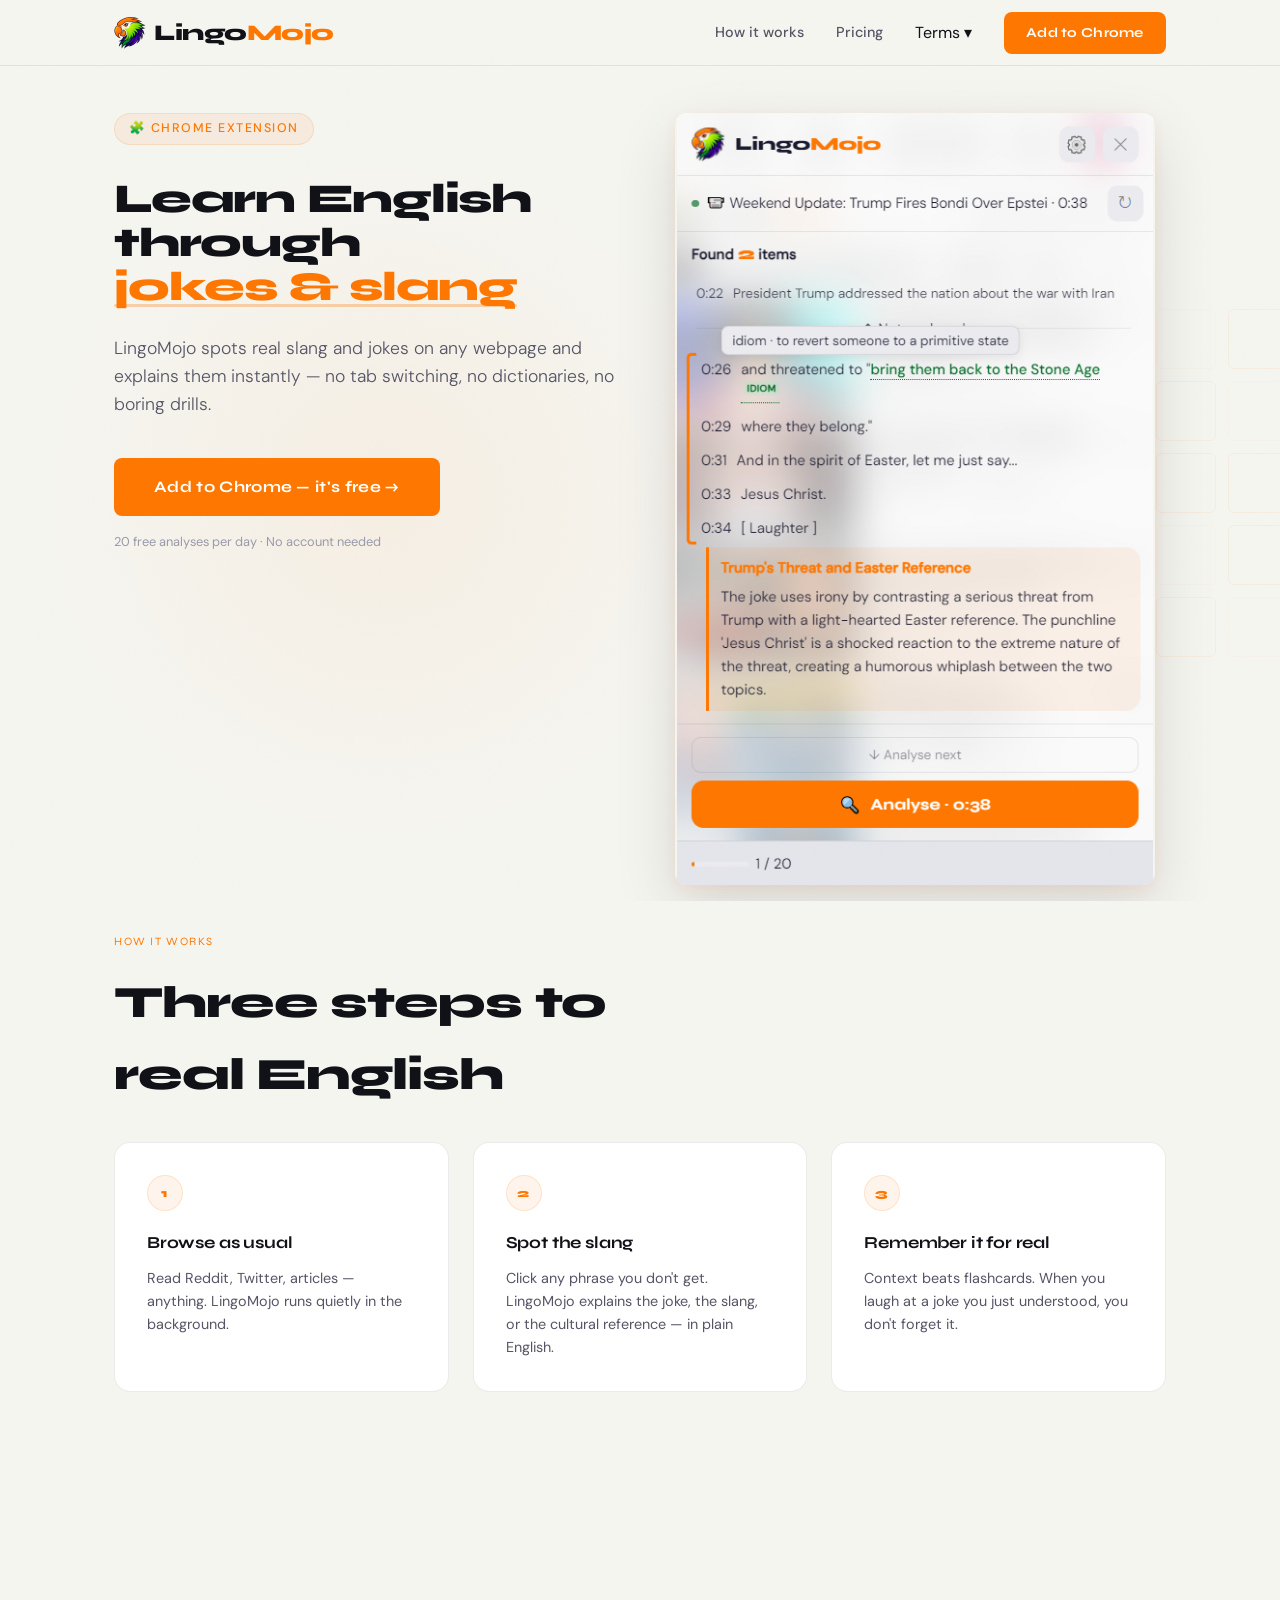
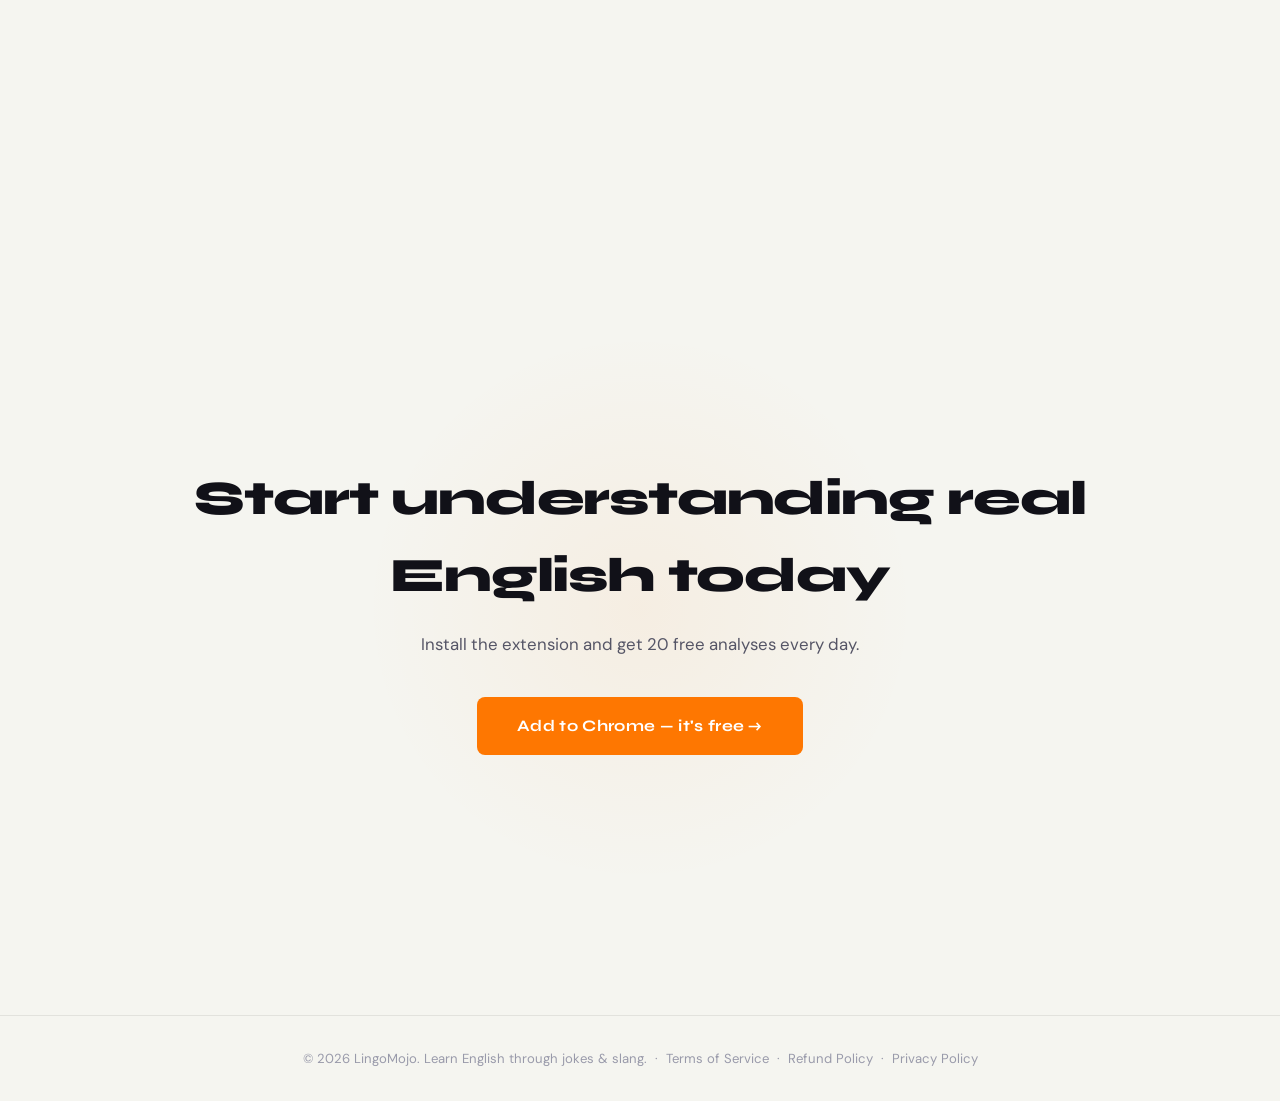
==== commit 34e62b3f: "Add pricing.html, move Pricing section out of index - New pricing.html with 3-card layout (Free / Pr" ====
--- a/index.html
+++ b/index.html
@@ -25,13 +25,13 @@
             <a href="/" class="logo"><img src="/favicon.svg" alt="" class="logo-icon"><span class="logo-wordmark">Lingo<span>Mojo</span></span></a>
             <nav>
                 <a href="#how-it-works" class="nav-link">How it works</a>
-                <a href="#pricing" class="nav-link">Pricing</a>
+                <a href="/pricing.html" class="nav-link">Pricing</a>
                 <div class="nav-dropdown">
                     <span class="nav-link nav-dropdown-trigger">Terms ▾</span>
                     <div class="nav-dropdown-menu">
                     <div class="nav-dropdown-inner">
                         <a href="/terms.html">Terms of Service</a>
-                        <a href="/return-policy.html">Refund Policy</a>
+                        <a href="/refund.html">Refund Policy</a>
                         <a href="/privacy.html">Privacy Policy</a>
                     </div>
                     </div>
@@ -93,51 +93,6 @@
         </div>
     </section>
 
-    <!-- PRICING -->
-    <section id="pricing" class="pricing">
-        <div class="container">
-            <div class="section-label">Pricing</div>
-            <h3 class="section-title">Simple, honest pricing</h3>
-            <div class="pricing-grid">
-
-                <div class="pricing-card">
-                    <div class="plan-name">Free</div>
-                    <div class="plan-price">
-                        <span class="price-amount">$0</span>
-                    </div>
-                    <div class="plan-tagline">Forever free · No card needed</div>
-                    <ul class="plan-features">
-                        <li class="feat-check">20 analyses per day</li>
-                        <li class="feat-check">Slang &amp; joke explanations</li>
-                        <li class="feat-check">Works on any webpage</li>
-                        <li class="feat-cross">Unlimited analyses</li>
-                    </ul>
-                    <a href="https://chromewebstore.google.com/detail/lingomojo-%E2%80%94-jokes-and-sla/cbhnfalfcehnldongaeojnlaheihpejl"
-                       class="plan-cta plan-cta--outline" target="_blank" rel="noopener">Add to Chrome</a>
-                </div>
-
-                <div class="pricing-card pricing-card--featured">
-                    <div class="plan-badge">Most popular</div>
-                    <div class="plan-name">Premium</div>
-                    <div class="plan-price">
-                        <span class="price-amount">$4.95</span>
-                        <span class="price-period">/ month</span>
-                    </div>
-                    <div class="plan-tagline">Or $14.95 / year — save 75%</div>
-                    <ul class="plan-features">
-                        <li class="feat-check">Unlimited analyses</li>
-                        <li class="feat-check">Slang &amp; joke explanations</li>
-                        <li class="feat-check">Works on any webpage</li>
-                        <li class="feat-check">Priority support</li>
-                    </ul>
-                    <a href="https://chromewebstore.google.com/detail/lingomojo-%E2%80%94-jokes-and-sla/cbhnfalfcehnldongaeojnlaheihpejl"
-                       class="plan-cta plan-cta--primary" target="_blank" rel="noopener">Get Premium →</a>
-                </div>
-
-            </div>
-        </div>
-    </section>
-
     <!-- FINAL CTA + FOOTER (one snap section) -->
     <div class="cta-footer-snap">
     <section class="cta-final">
@@ -157,7 +112,7 @@
                 &nbsp;·&nbsp;
                 <a href="/terms.html">Terms of Service</a>
                 &nbsp;·&nbsp;
-                <a href="/return-policy.html">Refund Policy</a>
+                <a href="/refund.html">Refund Policy</a>
                 &nbsp;·&nbsp;
                 <a href="/privacy.html">Privacy Policy</a>
             </p>
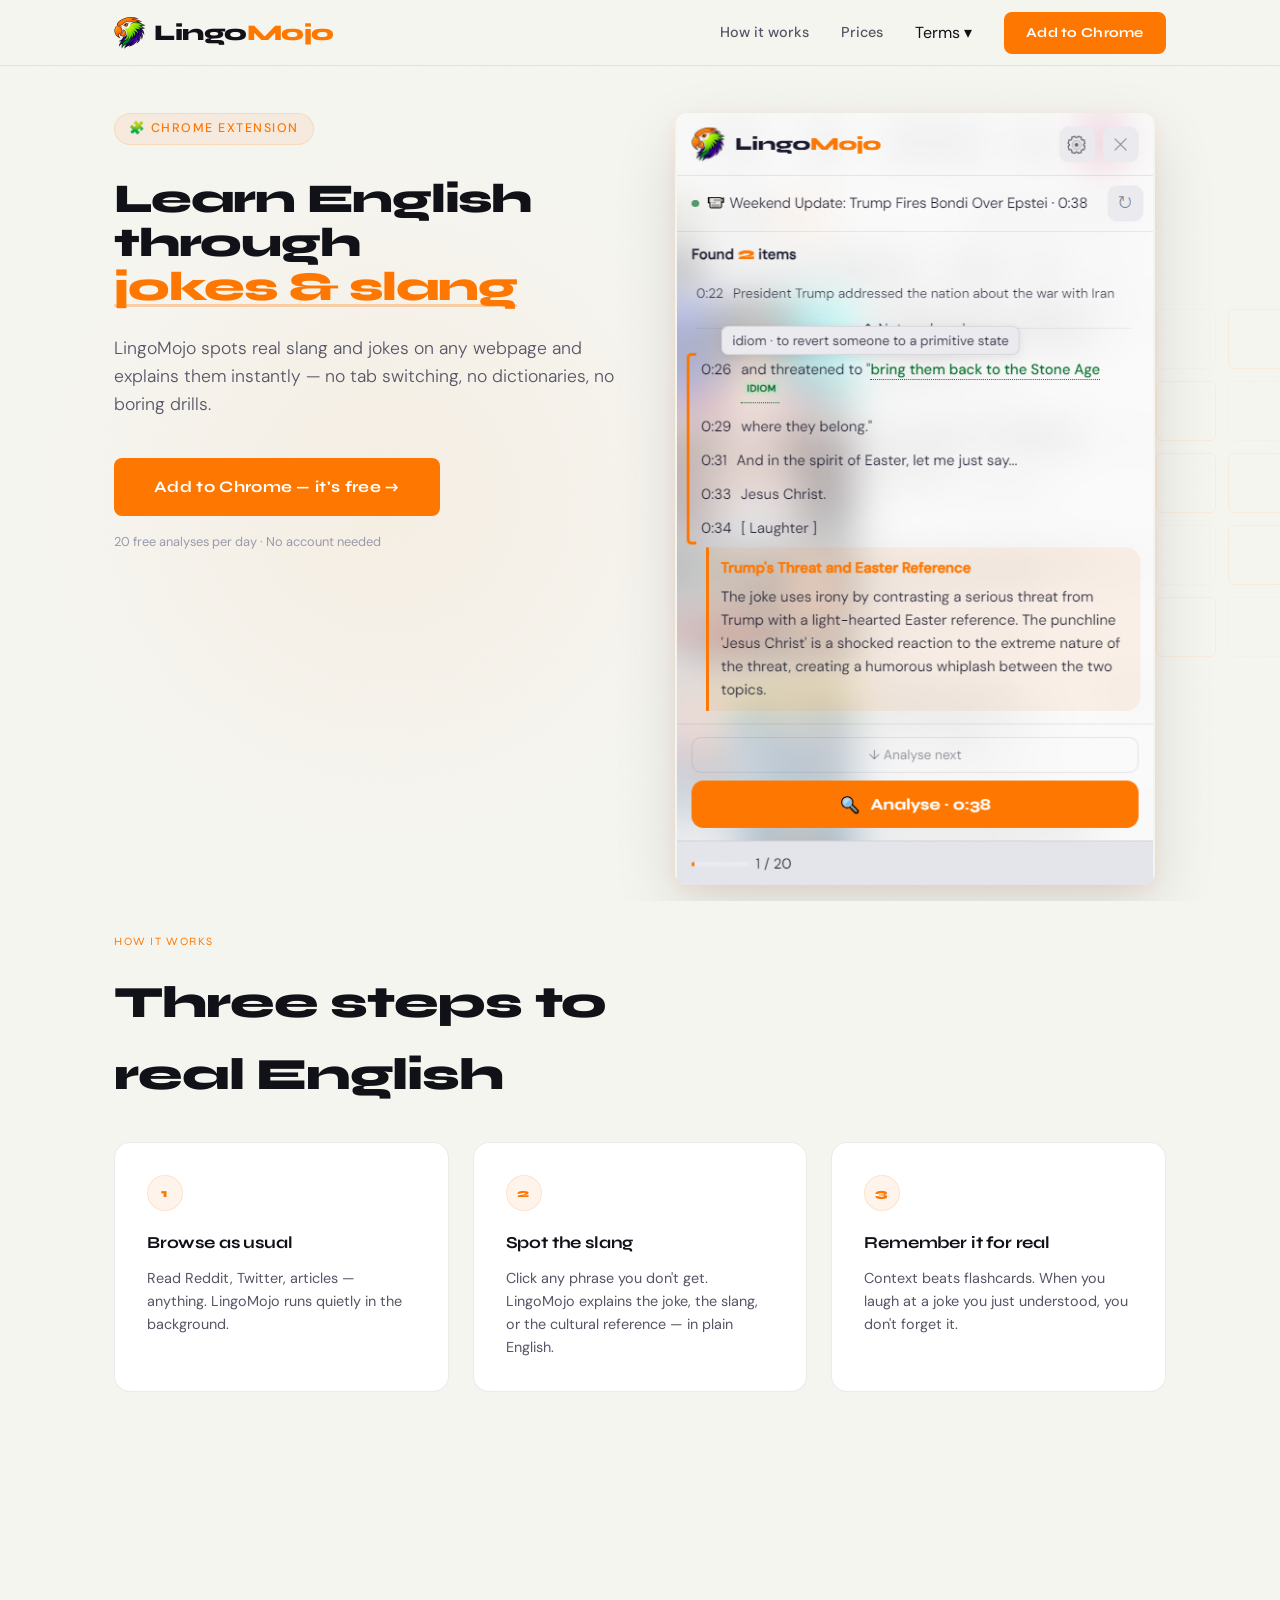
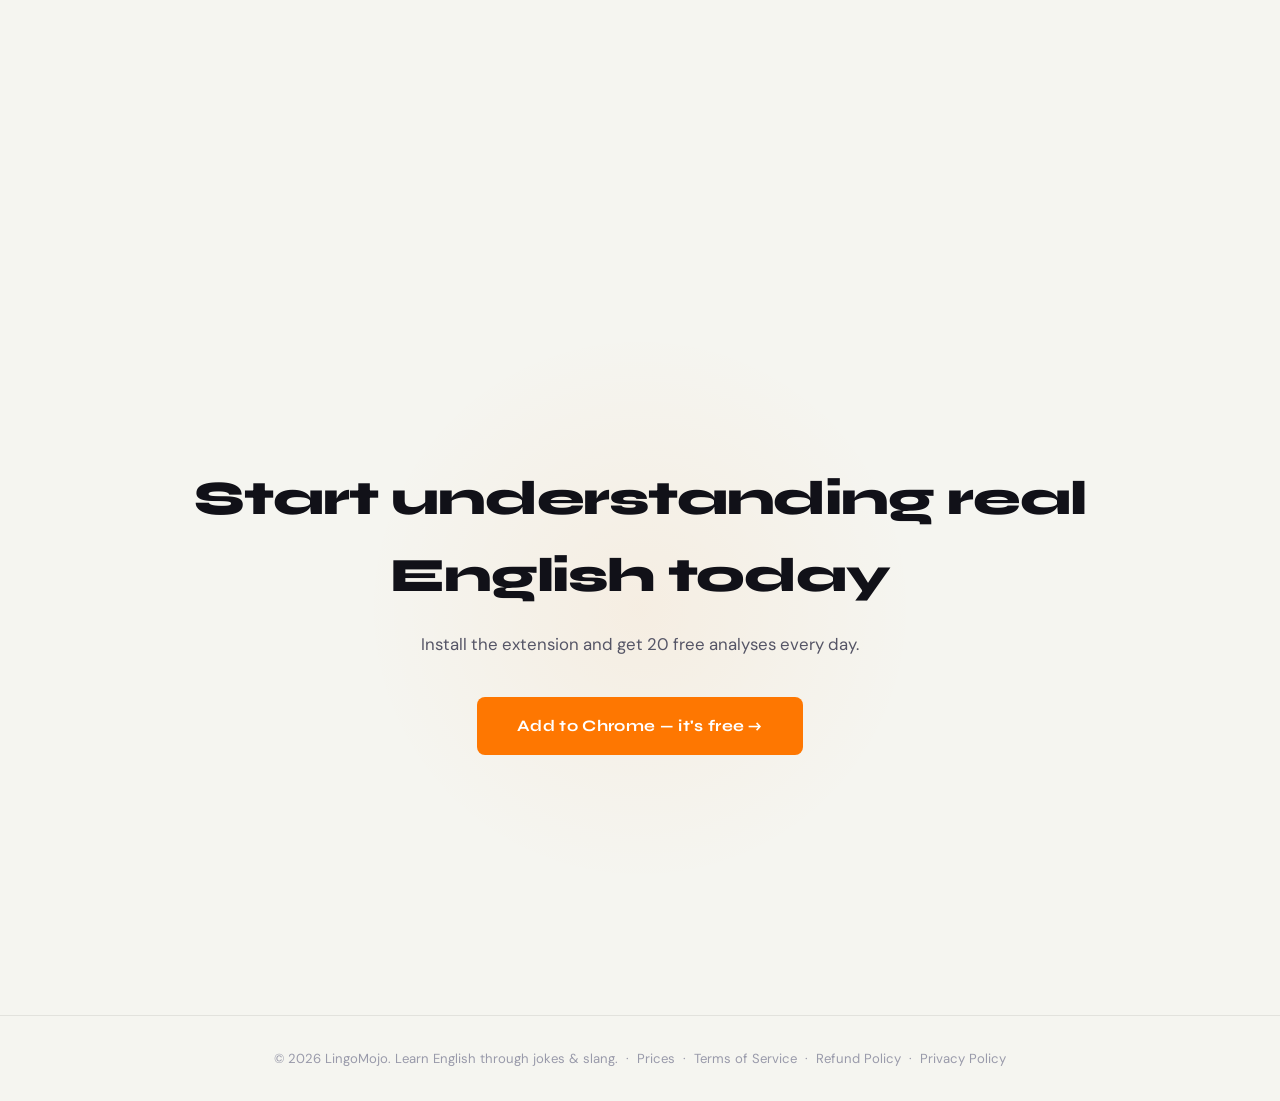
==== commit 645cfe5a: "Rename Pricing → Prices, add Prices to header and footer on all pages Co-Authored-By: Claude Sonnet " ====
--- a/index.html
+++ b/index.html
@@ -25,7 +25,7 @@
             <a href="/" class="logo"><img src="/favicon.svg" alt="" class="logo-icon"><span class="logo-wordmark">Lingo<span>Mojo</span></span></a>
             <nav>
                 <a href="#how-it-works" class="nav-link">How it works</a>
-                <a href="/pricing.html" class="nav-link">Pricing</a>
+                <a href="/pricing.html" class="nav-link">Prices</a>
                 <div class="nav-dropdown">
                     <span class="nav-link nav-dropdown-trigger">Terms ▾</span>
                     <div class="nav-dropdown-menu">
@@ -110,6 +110,7 @@
             <p>
                 © 2026 LingoMojo. Learn English through jokes &amp; slang.
                 &nbsp;·&nbsp;
+                <a href="/pricing.html">Prices</a> &nbsp;·&nbsp;
                 <a href="/terms.html">Terms of Service</a>
                 &nbsp;·&nbsp;
                 <a href="/refund.html">Refund Policy</a>
